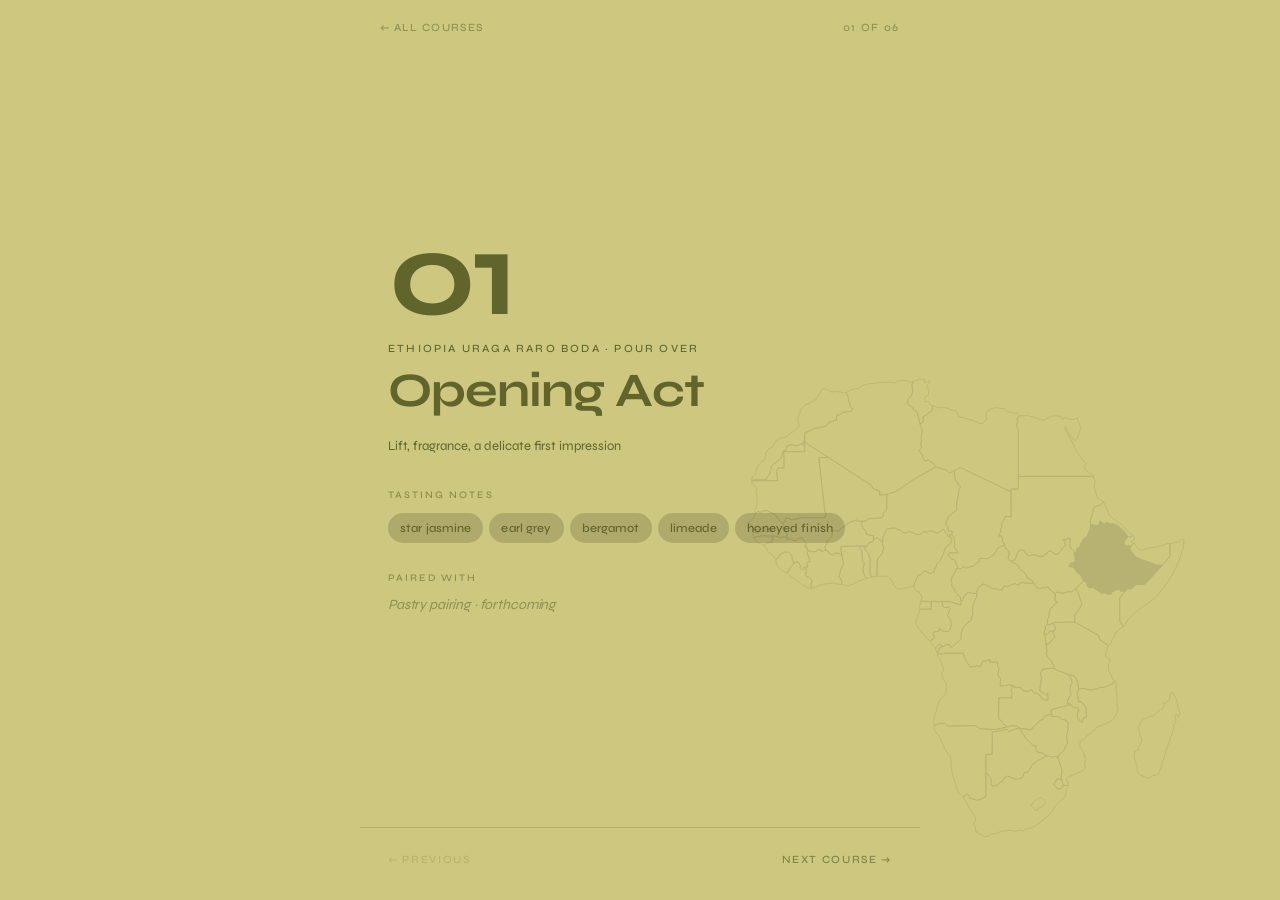
==== courses/01-ethiopia.html @ d9ee04a4 "Site: add swipe gestures between courses on mobile Touchstart/touchend on course pages detects a hor" ====
<!DOCTYPE html>
<html lang="en">
<head>
<meta charset="UTF-8">
<meta name="viewport" content="width=device-width, initial-scale=1, viewport-fit=cover">
<meta name="theme-color" content="#cdc77f">
<title>Opening Act — Coffee Omakase</title>
<meta name="description" content="Lift, fragrance, a delicate first impression. Tasting notes: star jasmine, earl grey, bergamot, limeade, honeyed finish.">
<meta property="og:type" content="article">
<meta property="og:title" content="Opening Act — Coffee Omakase">
<meta property="og:description" content="Lift, fragrance, a delicate first impression. Tasting notes: star jasmine, earl grey, bergamot, limeade, honeyed finish.">
<meta property="og:image" content="../assets/apple-touch-icon.png">
<link rel="icon" type="image/svg+xml" href="../assets/favicon.svg">
<link rel="apple-touch-icon" href="../assets/apple-touch-icon.png">
<link rel="stylesheet" href="../styles.css">
</head>
<body>

<main class="course course--bouquet course--origin course--ethiopia">

  <nav class="course__nav">
    <a href="../index.html" class="course__back">← All courses</a>
    <span class="course__counter">01 of 06</span>
  </nav>

  <section class="course__hero">

    <div class="course__num">01</div>
    <div class="course__origin">Ethiopia Uraga Raro Boda · Pour over</div>
    <h1 class="course__name">Opening Act</h1>
    <p class="course__role">Lift, fragrance, a delicate first impression</p>

    <div class="course__section">
      <div class="course__label">Tasting notes</div>
      <div class="notes">
        <span class="note">star jasmine</span>
        <span class="note">earl grey</span>
        <span class="note">bergamot</span>
        <span class="note">limeade</span>
        <span class="note">honeyed finish</span>
      </div>
    </div>

    <div class="course__section">
      <div class="course__label">Paired with</div>
      <div class="pairing pairing__none">Pastry pairing · forthcoming</div>
    </div>

  </section>

  <footer class="course__pager">
    <span class="pager-link pager-link--disabled">← previous</span>
    <a href="02-colombia.html" class="pager-link">next course →</a>
  </footer>

</main>

<script>
(function() {
  if (!window.matchMedia('(max-width: 767px)').matches) return;
  var prevHref = null, nextHref = null;
  document.querySelectorAll('.course__pager a.pager-link').forEach(function(a) {
    if (a.textContent.trim().charAt(0) === '←') prevHref = a.getAttribute('href');
    else nextHref = a.getAttribute('href');
  });
  if (!prevHref && !nextHref) return;
  var startX = 0, startY = 0;
  document.addEventListener('touchstart', function(e) {
    var t = e.changedTouches[0];
    startX = t.screenX;
    startY = t.screenY;
  }, { passive: true });
  document.addEventListener('touchend', function(e) {
    var t = e.changedTouches[0];
    var dx = t.screenX - startX, dy = t.screenY - startY;
    if (Math.abs(dx) < 60 || Math.abs(dy) > Math.abs(dx)) return;
    if (dx < 0 && nextHref) window.location.href = nextHref;
    else if (dx > 0 && prevHref) window.location.href = prevHref;
  }, { passive: true });
})();
</script>
</body>
</html>
---- styles.css ----
/* ============================================
   Coffee Omakase — Shared Styles
   ============================================ */

@import url('https://fonts.googleapis.com/css2?family=Fraunces:opsz,wght@9..144,700;9..144,800;9..144,900&family=Syne:wght@400;500;600;700;800&display=swap');

:root {
  /* Palette */
  --bg: #481f1f;          /* cowboy boots (oxblood) */
  --cream: #fbf8ed;       /* paper */
  --coral: #d97066;       /* rose petals */
  --dessert: #b49c84;     /* dessert cup */
  --shop: #cbd0af;        /* shop window foggy */
  --bouquet: #cdc77f;     /* grocery store bouquet */
  --kale: #61642b;        /* kale juice */
  --caramel: #936a2f;     /* caramel latte */
  --journal: #95ada3;     /* open journal pages */

  /* Type scale */
  --font: 'Syne', system-ui, sans-serif;
}

* { box-sizing: border-box; margin: 0; padding: 0; }

html { -webkit-text-size-adjust: 100%; }

body {
  font-family: var(--font);
  background: var(--bg);
  color: var(--cream);
  min-height: 100vh;
  min-height: 100dvh;
  line-height: 1.5;
  -webkit-font-smoothing: antialiased;
  -moz-osx-font-smoothing: grayscale;
}

a { color: inherit; text-decoration: none; }

/* ============================================
   INDEX PAGE — Gallery grid
   ============================================ */

.gallery {
  max-width: 720px;
  margin: 0 auto;
  padding: 32px 20px 48px;
  min-height: 100vh;
  min-height: 100dvh;
  display: flex;
  flex-direction: column;
}

.gallery__header {
  display: flex;
  justify-content: space-between;
  align-items: baseline;
  margin-bottom: 24px;
  padding-bottom: 18px;
  border-bottom: 1px solid rgba(217, 112, 102, 0.3);
}

.gallery__title {
  font-family: 'Fraunces', serif;
  font-weight: 800;
  font-size: clamp(22px, 6vw, 28px);
  letter-spacing: -0.02em;
}

.gallery__date {
  font-weight: 500;
  font-size: 10px;
  color: var(--coral);
  letter-spacing: 0.15em;
  text-transform: uppercase;
}

.gallery__intro {
  font-weight: 400;
  font-size: 13px;
  line-height: 1.6;
  color: rgba(251, 248, 237, 0.7);
  margin-bottom: 24px;
  max-width: 32em;
}

.grid {
  display: grid;
  grid-template-columns: repeat(2, 1fr);
  gap: 10px;
  flex: 1;
}

@media (min-width: 480px) {
  .grid { grid-template-columns: repeat(3, 1fr); gap: 14px; }
}

@media (min-width: 768px) {
  .gallery { padding: 40px 28px 56px; }
  .grid { gap: 16px; }
  .tile { padding: 20px 18px 24px; }
  .tile__name { font-size: clamp(16px, 3vw, 20px); }
  .tile__note { font-size: 11px; }
  .tile__num { font-size: 15px; }
}

.tile {
  aspect-ratio: 3 / 4;
  padding: 18px 16px 22px;
  border-radius: 3px;
  display: flex;
  flex-direction: column;
  justify-content: space-between;
  transition: transform 0.25s ease, box-shadow 0.25s ease;
  cursor: pointer;
  position: relative;
  transform-style: preserve-3d;
  perspective: 800px;
}

.tile.is-flipping {
  animation: tilePress 0.35s ease forwards;
  pointer-events: none;
}

@keyframes tilePress {
  0%   { transform: scale(1); }
  40%  { transform: scale(0.92); }
  100% { transform: scale(0.95); opacity: 0.4; }
}

@media (hover: hover) {
  .tile:hover {
    transform: translateY(-2px);
    box-shadow: 0 8px 24px rgba(0, 0, 0, 0.25);
  }
}

.tile__num {
  font-weight: 700;
  font-size: 14px;
  letter-spacing: 0.02em;
}

.tile__name {
  font-weight: 700;
  font-size: clamp(15px, 4.5vw, 18px);
  line-height: 1.15;
  letter-spacing: -0.01em;
  margin-bottom: 2px;
}

.tile__note {
  font-weight: 400;
  font-size: 10px;
  opacity: 0.8;
  letter-spacing: 0.01em;
}

/* Tile color variants */
.tile--coral    { background: var(--coral);    color: var(--bg); }
.tile--bouquet  { background: var(--bouquet);  color: var(--kale); }
.tile--caramel  { background: var(--caramel);  color: var(--cream); }
.tile--journal  { background: var(--journal);  color: var(--bg); }
.tile--dessert  { background: var(--dessert);  color: var(--bg); }
.tile--shop     { background: var(--shop);     color: var(--kale); }

/* Country outline silhouettes on pour-over tiles */
.tile--origin {
  overflow: hidden;
}

.tile--origin::after {
  content: '';
  position: absolute;
  bottom: -5%;
  right: -8%;
  width: 80%;
  height: 80%;
  background-size: contain;
  background-repeat: no-repeat;
  background-position: center;
  opacity: 0.15;
  pointer-events: none;
}

.tile--ethiopia::after  { background-image: url('assets/ethiopia.svg'); }
.tile--colombia::after  { background-image: url('assets/colombia.svg'); }
.tile--kenya::after     { background-image: url('assets/kenya.svg'); }
.tile--yuzu::after      { background-image: url('assets/yuzu.svg'); }
.tile--cherry::after    { background-image: url('assets/cherry.svg'); }
.tile--nitro::after     { background-image: url('assets/nitro.svg'); }
.tile--cardamom::after  { background-image: url('assets/cardamom.svg'); }
.tile--hazelnut::after  { background-image: url('assets/hazelnut.svg'); }
.tile--canele::after    { background-image: url('assets/canele.svg'); }

/* Country outline on course pages */
.course--origin {
  overflow: hidden;
}

.course--origin::after {
  content: '';
  position: absolute;
  bottom: 5%;
  right: 2%;
  width: 45%;
  height: 55%;
  background-size: contain;
  background-repeat: no-repeat;
  background-position: center;
  opacity: 0.1;
  pointer-events: none;
}

.course--ethiopia::after { background-image: url('../assets/ethiopia.svg'); }
.course--colombia::after { background-image: url('../assets/colombia.svg'); }
.course--kenya::after    { background-image: url('../assets/kenya.svg'); }
.course--yuzu::after     { background-image: url('../assets/yuzu.svg'); }
.course--cherry::after   { background-image: url('../assets/cherry.svg'); }
.course--nitro::after    { background-image: url('../assets/nitro.svg'); }
/* Section labels */
.section__label {
  font-weight: 500;
  font-size: 10px;
  letter-spacing: 0.2em;
  text-transform: uppercase;
  color: rgba(251, 248, 237, 0.45);
  margin-top: 28px;
  margin-bottom: 12px;
}

.section__label:first-child {
  margin-top: 0;
}

.gallery__footer {
  text-align: center;
  font-weight: 400;
  font-size: 11px;
  color: rgba(251, 248, 237, 0.45);
  margin-top: 32px;
  letter-spacing: 0.1em;
  text-transform: uppercase;
}

/* ============================================
   COURSE PAGE
   ============================================ */

.course {
  min-height: 100vh;
  min-height: 100dvh;
  display: flex;
  flex-direction: column;
  position: relative;
}

.course__nav {
  max-width: 560px;
  width: 100%;
  margin: 0 auto;
  padding: 20px 20px 0;
  display: flex;
  justify-content: space-between;
  align-items: center;
}

.course__back {
  font-weight: 500;
  font-size: 11px;
  letter-spacing: 0.12em;
  text-transform: uppercase;
  color: rgba(251, 248, 237, 0.7);
  transition: color 0.2s ease;
  display: inline-flex;
  align-items: center;
  gap: 6px;
}

.course__back:hover {
  color: var(--cream);
}

.course__counter {
  font-weight: 500;
  font-size: 11px;
  letter-spacing: 0.15em;
  text-transform: uppercase;
  color: var(--coral);
}

.course__hero {
  flex: 1;
  display: flex;
  flex-direction: column;
  justify-content: center;
  padding: 40px 28px;
  max-width: 560px;
  width: 100%;
  margin: 0 auto;
}

.course__num {
  font-weight: 700;
  font-size: clamp(80px, 24vw, 120px);
  line-height: 0.9;
  letter-spacing: -0.04em;
  margin-bottom: 12px;
}

.course__origin {
  font-weight: 500;
  font-size: 11px;
  letter-spacing: 0.2em;
  text-transform: uppercase;
  opacity: 0.7;
  margin-bottom: 8px;
}

.course__name {
  font-weight: 700;
  font-size: clamp(32px, 9vw, 48px);
  line-height: 1.1;
  letter-spacing: -0.02em;
  margin-bottom: 14px;
  padding-bottom: 0.1em;
}

.course__role {
  font-weight: 400;
  font-size: 13px;
  line-height: 1.5;
  opacity: 0.7;
  margin-bottom: 32px;
  max-width: 28em;
}

.course__section {
  margin-bottom: 28px;
}

.course__label {
  font-weight: 500;
  font-size: 10px;
  letter-spacing: 0.2em;
  text-transform: uppercase;
  opacity: 0.6;
  margin-bottom: 10px;
}

.notes {
  display: flex;
  flex-wrap: wrap;
  gap: 6px;
}

.note {
  font-weight: 500;
  font-size: 12px;
  padding: 6px 12px;
  border-radius: 999px;
  background: rgba(0, 0, 0, 0.15);
  letter-spacing: 0.01em;
}

.brew-specs {
  display: grid;
  grid-template-columns: max-content 1fr;
  column-gap: 18px;
  row-gap: 6px;
  font-size: 13px;
  line-height: 1.4;
}

.brew-specs dt {
  font-weight: 500;
  font-size: 10px;
  letter-spacing: 0.18em;
  text-transform: uppercase;
  opacity: 0.55;
  align-self: baseline;
  padding-top: 2px;
}

.brew-specs dd {
  font-weight: 500;
  letter-spacing: 0.01em;
}

.pairing {
  font-weight: 500;
  font-size: clamp(18px, 5vw, 22px);
  line-height: 1.3;
  letter-spacing: -0.01em;
}

.pairing__none {
  font-weight: 400;
  font-size: 14px;
  opacity: 0.55;
  font-style: italic;
}

.course__pager {
  display: flex;
  justify-content: space-between;
  padding: 24px 28px 32px;
  max-width: 560px;
  width: 100%;
  margin: 0 auto;
  border-top: 1px solid rgba(0, 0, 0, 0.12);
}

.pager-link {
  font-weight: 500;
  font-size: 11px;
  letter-spacing: 0.15em;
  text-transform: uppercase;
  opacity: 0.7;
  transition: opacity 0.2s ease;
}

.pager-link:hover { opacity: 1; }
.pager-link--disabled { opacity: 0.2; pointer-events: none; }

/* Course color variants (backgrounds match tile colors) */
.course--coral    { background: var(--coral);    color: var(--bg); }
.course--bouquet  { background: var(--bouquet);  color: var(--kale); }
.course--caramel  { background: var(--caramel);  color: var(--cream); }
.course--journal  { background: var(--journal);  color: var(--bg); }
.course--dessert  { background: var(--dessert);  color: var(--bg); }
.course--shop     { background: var(--shop);     color: var(--kale); }

/* Make nav colors work on colored backgrounds */
.course .course__back { color: currentColor; opacity: 0.55; }
.course .course__back:hover { opacity: 1; }
.course .course__counter { color: currentColor; opacity: 0.55; }

.course--caramel .course__counter,
.course--caramel .course__back { opacity: 0.7; }

/* Page load animation */
@keyframes fadeUp {
  from { opacity: 0; transform: translateY(8px); }
  to { opacity: 1; transform: translateY(0); }
}

.course__num     { animation: fadeUp 0.6s ease 0.05s both; }
.course__origin  { animation: fadeUp 0.6s ease 0.15s both; }
.course__name    { animation: fadeUp 0.6s ease 0.2s both; }
.course__role    { animation: fadeUp 0.6s ease 0.25s both; }
.course__section { animation: fadeUp 0.6s ease 0.3s both; }
.course__section:nth-of-type(2) { animation-delay: 0.4s; }
.course__section:nth-of-type(3) { animation-delay: 0.5s; }

.tile { animation: fadeUp 0.5s ease both; }
.tile:nth-child(1) { animation-delay: 0.05s; }
.tile:nth-child(2) { animation-delay: 0.1s; }
.tile:nth-child(3) { animation-delay: 0.15s; }
.tile:nth-child(4) { animation-delay: 0.2s; }
.tile:nth-child(5) { animation-delay: 0.25s; }
.tile:nth-child(6) { animation-delay: 0.3s; }
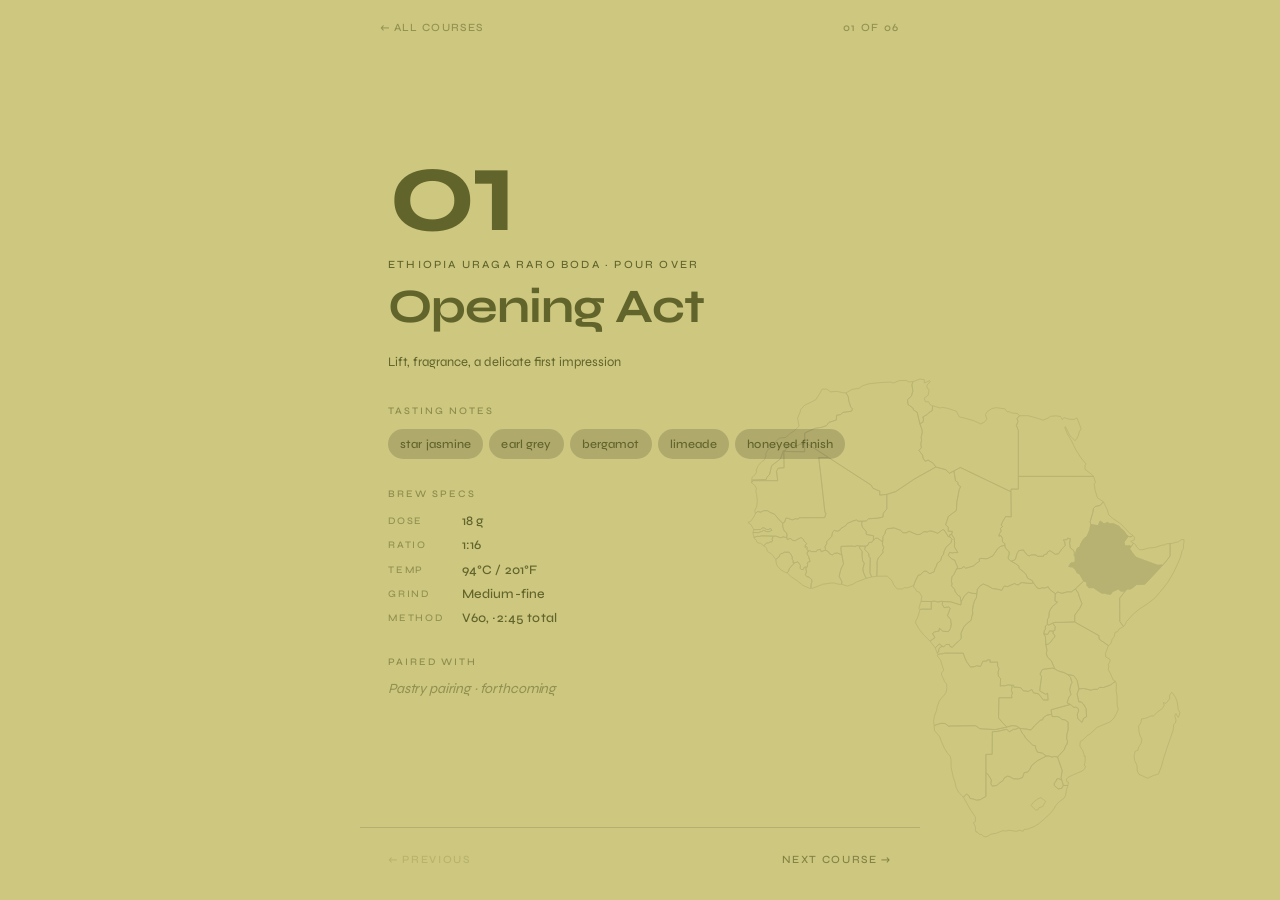
==== commit 9182bc4f: "Merge pull request #6 from mrudulaa/omakase/add-brew-specs Site: add brew specs to course pages (dos" ====
--- a/courses/01-ethiopia.html
+++ b/courses/01-ethiopia.html
@@ -42,6 +42,17 @@
     </div>
 
     <div class="course__section">
+      <div class="course__label">Brew specs</div>
+      <dl class="brew-specs">
+        <dt>Dose</dt><dd>18 g</dd>
+        <dt>Ratio</dt><dd>1:16</dd>
+        <dt>Temp</dt><dd>94°C / 201°F</dd>
+        <dt>Grind</dt><dd>Medium-fine</dd>
+        <dt>Method</dt><dd>V60, ~2:45 total</dd>
+      </dl>
+    </div>
+
+    <div class="course__section">
       <div class="course__label">Paired with</div>
       <div class="pairing pairing__none">Pastry pairing · forthcoming</div>
     </div>
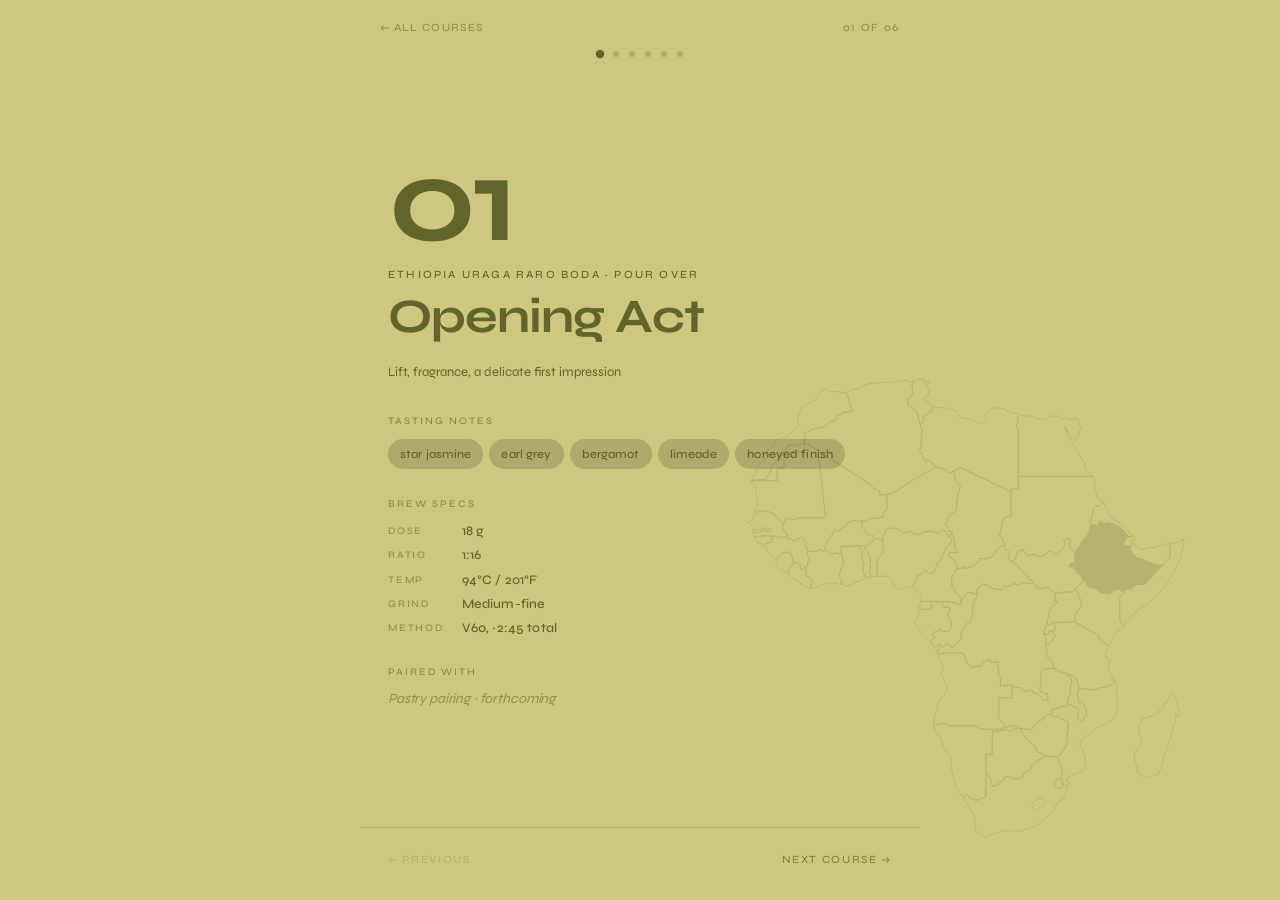
==== commit 63fa2e7b: "Merge main into omakase/add-progress-dots Resolves conflicts in generate.py: - Use origin_slug (main" ====
--- a/courses/01-ethiopia.html
+++ b/courses/01-ethiopia.html
@@ -22,6 +22,15 @@
     <a href="../index.html" class="course__back">← All courses</a>
     <span class="course__counter">01 of 06</span>
   </nav>
+
+  <ol class="course__dots" aria-label="Course 01 of 06">
+    <li class="course__dots-item course__dots-item--current" aria-current="step"></li>
+    <li class="course__dots-item"></li>
+    <li class="course__dots-item"></li>
+    <li class="course__dots-item"></li>
+    <li class="course__dots-item"></li>
+    <li class="course__dots-item"></li>
+  </ol>
 
   <section class="course__hero">
 
--- a/styles.css
+++ b/styles.css
@@ -290,6 +290,35 @@
   color: var(--coral);
 }
 
+.course__dots {
+  max-width: 560px;
+  width: 100%;
+  margin: 0 auto;
+  padding: 14px 20px 0;
+  display: flex;
+  gap: 10px;
+  justify-content: center;
+  list-style: none;
+}
+
+.course__dots-item {
+  width: 6px;
+  height: 6px;
+  border-radius: 50%;
+  background: currentColor;
+  opacity: 0.25;
+  transition: opacity 0.2s ease, transform 0.2s ease;
+}
+
+.course__dots-item--past {
+  opacity: 0.65;
+}
+
+.course__dots-item--current {
+  opacity: 1;
+  transform: scale(1.4);
+}
+
 .course__hero {
   flex: 1;
   display: flex;
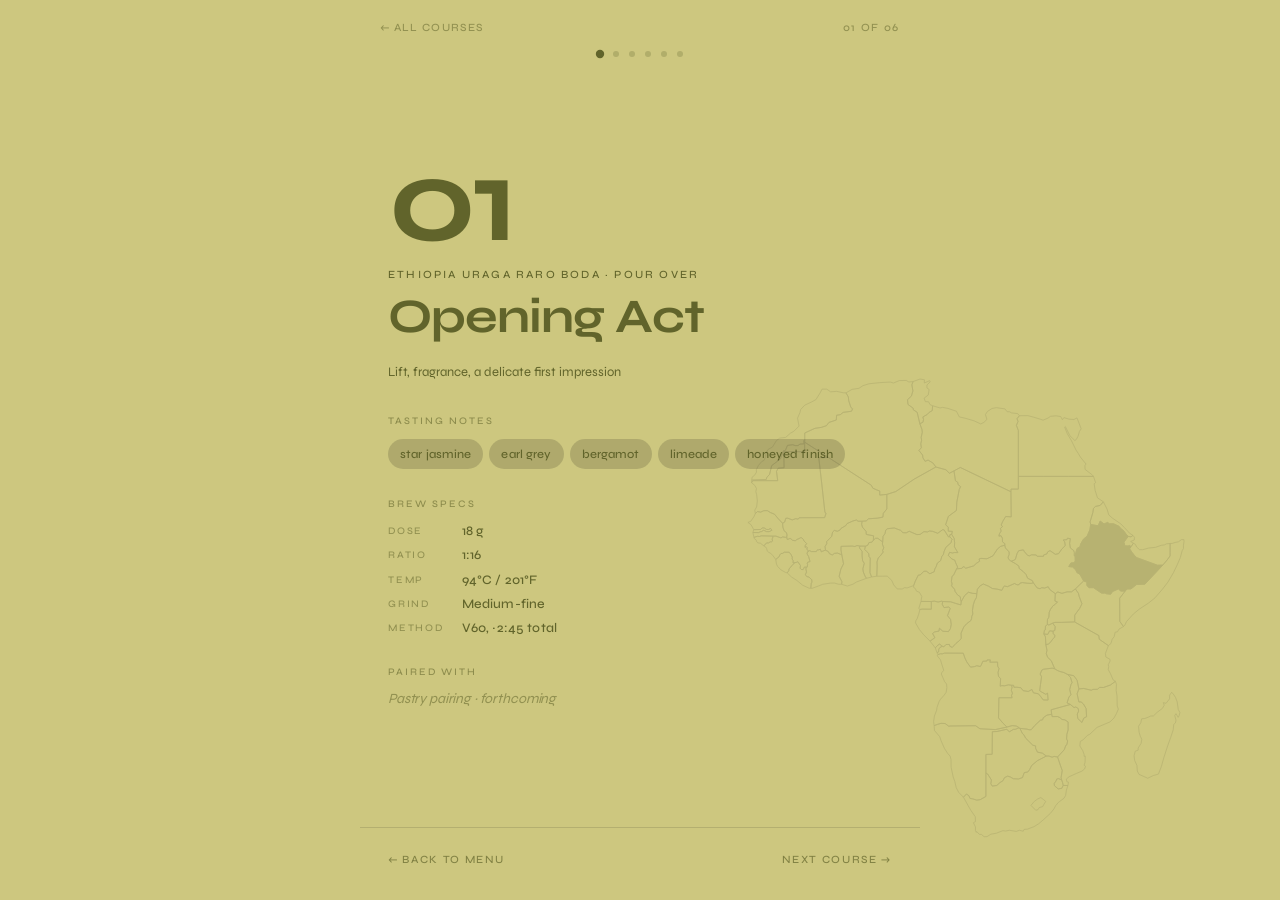
==== commit 26a85bbb: "Site: wrap pager nav (01 prev → menu) Course 01 previously rendered a disabled "← previous" stub. Mi" ====
--- a/courses/01-ethiopia.html
+++ b/courses/01-ethiopia.html
@@ -12,6 +12,8 @@
 <meta property="og:image" content="../assets/apple-touch-icon.png">
 <link rel="icon" type="image/svg+xml" href="../assets/favicon.svg">
 <link rel="apple-touch-icon" href="../assets/apple-touch-icon.png">
+<link rel="preconnect" href="https://fonts.googleapis.com">
+<link rel="preconnect" href="https://fonts.gstatic.com" crossorigin>
 <link rel="stylesheet" href="../styles.css">
 </head>
 <body>
@@ -69,7 +71,7 @@
   </section>
 
   <footer class="course__pager">
-    <span class="pager-link pager-link--disabled">← previous</span>
+    <a href="../index.html" class="pager-link">← back to menu</a>
     <a href="02-colombia.html" class="pager-link">next course →</a>
   </footer>
 
--- a/styles.css
+++ b/styles.css
@@ -451,7 +451,6 @@
 }
 
 .pager-link:hover { opacity: 1; }
-.pager-link--disabled { opacity: 0.2; pointer-events: none; }
 
 /* Course color variants (backgrounds match tile colors) */
 .course--coral    { background: var(--coral);    color: var(--bg); }
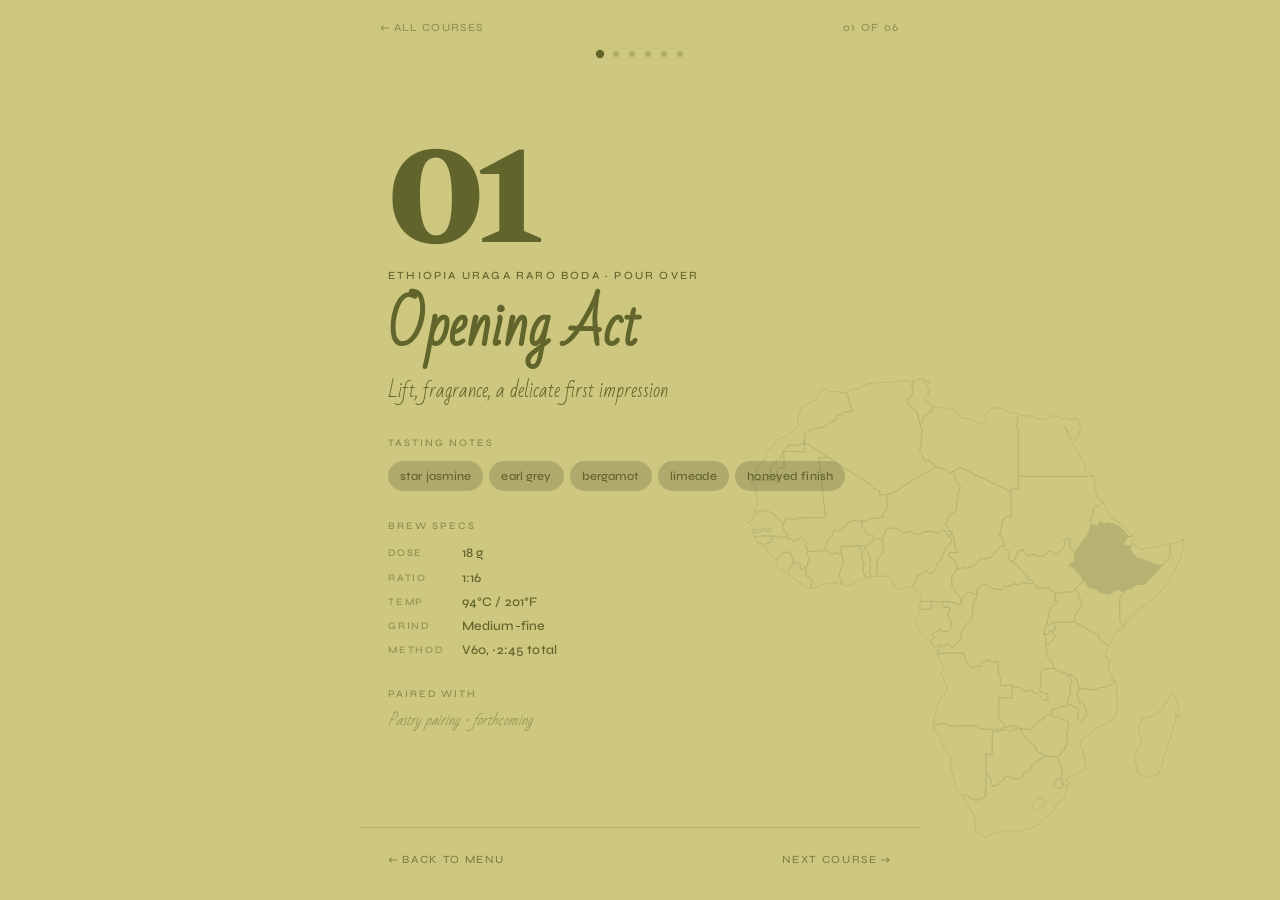
==== commit 4624db59: "Site: rename .tile--origin / .course--origin to .tile--motif / .course--motif The modifier class tri" ====
--- a/courses/01-ethiopia.html
+++ b/courses/01-ethiopia.html
@@ -18,7 +18,7 @@
 </head>
 <body>
 
-<main class="course course--bouquet course--origin course--ethiopia">
+<main class="course course--bouquet course--motif course--ethiopia">
 
   <nav class="course__nav">
     <a href="../index.html" class="course__back">← All courses</a>
--- a/styles.css
+++ b/styles.css
@@ -2,12 +2,14 @@
    Coffee Omakase — Shared Styles
    ============================================ */
 
-@import url('https://fonts.googleapis.com/css2?family=Fraunces:opsz,wght@9..144,700;9..144,800;9..144,900&family=Syne:wght@400;500;600;700;800&display=swap');
+@import url('https://fonts.googleapis.com/css2?family=Bad+Script&family=Platypi:ital,wght@0,400;0,500;0,600;0,700;0,800;1,400;1,500;1,600;1,700;1,800&family=Syne:wght@400;500;600;700;800&display=swap');
 
 :root {
   /* Palette */
-  --bg: #481f1f;          /* cowboy boots (oxblood) */
-  --cream: #fbf8ed;       /* paper */
+  --bg: #2d1b14;          /* espresso (still used as tile text color on light tiles) */
+  --cream: #fbf8ed;       /* paper (still used as tile text color on dark tiles) */
+  --paper: #f5efe2;       /* page background — warm paper */
+  --ink: #2d1b14;          /* page text — espresso */
   --coral: #d97066;       /* rose petals */
   --dessert: #b49c84;     /* dessert cup */
   --shop: #cbd0af;        /* shop window foggy */
@@ -26,8 +28,8 @@
 
 body {
   font-family: var(--font);
-  background: var(--bg);
-  color: var(--cream);
+  background: var(--paper);
+  color: var(--ink);
   min-height: 100vh;
   min-height: 100dvh;
   line-height: 1.5;
@@ -51,37 +53,46 @@
   flex-direction: column;
 }
 
-.gallery__header {
-  display: flex;
-  justify-content: space-between;
-  align-items: baseline;
+.hero {
+  margin: 8px 0 40px;
+  padding-bottom: 28px;
+  border-bottom: 1px solid rgba(217, 112, 102, 0.3);
+}
+
+.hero__title {
+  font-family: 'Platypi', serif;
+  font-weight: 800;
+  font-size: clamp(44px, 14vw, 112px);
+  line-height: 0.95;
+  letter-spacing: -0.02em;
   margin-bottom: 24px;
-  padding-bottom: 18px;
-  border-bottom: 1px solid rgba(217, 112, 102, 0.3);
-}
-
-.gallery__title {
-  font-family: 'Fraunces', serif;
-  font-weight: 800;
-  font-size: clamp(22px, 6vw, 28px);
-  letter-spacing: -0.02em;
-}
-
-.gallery__date {
-  font-weight: 500;
-  font-size: 10px;
+  overflow-wrap: anywhere;
+}
+
+.hero__intro {
+  font-family: 'Bad Script', cursive;
+  font-size: clamp(18px, 4.2vw, 22px);
+  line-height: 1.5;
+  color: rgba(45, 27, 20, 0.78);
+  max-width: 22em;
+  margin-bottom: 26px;
+}
+
+.hero__cue {
+  display: inline-flex;
+  align-items: center;
+  gap: 12px;
+  font-family: 'Bad Script', cursive;
+  font-size: 16px;
   color: var(--coral);
-  letter-spacing: 0.15em;
-  text-transform: uppercase;
-}
-
-.gallery__intro {
-  font-weight: 400;
-  font-size: 13px;
-  line-height: 1.6;
-  color: rgba(251, 248, 237, 0.7);
-  margin-bottom: 24px;
-  max-width: 32em;
+}
+
+.hero__cue::before {
+  content: '';
+  width: 28px;
+  height: 1px;
+  background: var(--coral);
+  display: inline-block;
 }
 
 .grid {
@@ -143,11 +154,10 @@
 }
 
 .tile__name {
-  font-weight: 700;
-  font-size: clamp(15px, 4.5vw, 18px);
-  line-height: 1.15;
-  letter-spacing: -0.01em;
-  margin-bottom: 2px;
+  font-family: 'Bad Script', cursive;
+  font-size: clamp(20px, 5.5vw, 24px);
+  line-height: 1.1;
+  margin-bottom: 4px;
 }
 
 .tile__note {
@@ -165,12 +175,12 @@
 .tile--dessert  { background: var(--dessert);  color: var(--bg); }
 .tile--shop     { background: var(--shop);     color: var(--kale); }
 
-/* Country outline silhouettes on pour-over tiles */
-.tile--origin {
+/* Decorative motif silhouettes on tiles (countries for pour-overs, fruit/spice for specialty) */
+.tile--motif {
   overflow: hidden;
 }
 
-.tile--origin::after {
+.tile--motif::after {
   content: '';
   position: absolute;
   bottom: -5%;
@@ -194,12 +204,12 @@
 .tile--hazelnut::after  { background-image: url('assets/hazelnut.svg'); }
 .tile--canele::after    { background-image: url('assets/canele.svg'); }
 
-/* Country outline on course pages */
-.course--origin {
+/* Decorative motif silhouette on course pages */
+.course--motif {
   overflow: hidden;
 }
 
-.course--origin::after {
+.course--motif::after {
   content: '';
   position: absolute;
   bottom: 5%;
@@ -219,29 +229,41 @@
 .course--yuzu::after     { background-image: url('../assets/yuzu.svg'); }
 .course--cherry::after   { background-image: url('../assets/cherry.svg'); }
 .course--nitro::after    { background-image: url('../assets/nitro.svg'); }
-/* Section labels */
-.section__label {
-  font-weight: 500;
-  font-size: 10px;
-  letter-spacing: 0.2em;
-  text-transform: uppercase;
-  color: rgba(251, 248, 237, 0.45);
-  margin-top: 28px;
-  margin-bottom: 12px;
-}
-
-.section__label:first-child {
+/* Section dividers — printed-menu style */
+.section-divider {
+  display: flex;
+  align-items: baseline;
+  gap: 14px;
+  margin: 36px 0 16px;
+  font-weight: 500;
+}
+
+.section-divider:first-child {
   margin-top: 0;
 }
 
-.gallery__footer {
-  text-align: center;
-  font-weight: 400;
-  font-size: 11px;
-  color: rgba(251, 248, 237, 0.45);
-  margin-top: 32px;
-  letter-spacing: 0.1em;
-  text-transform: uppercase;
+.section-divider__numeral {
+  font-family: 'Bad Script', cursive;
+  font-size: 22px;
+  color: var(--coral);
+  min-width: 1.6em;
+  line-height: 1;
+}
+
+.section-divider__name {
+  font-family: 'Bad Script', cursive;
+  font-size: 17px;
+  color: rgba(45, 27, 20, 0.78);
+  white-space: nowrap;
+}
+
+.section-divider::after {
+  content: '';
+  flex: 1;
+  height: 1px;
+  background: rgba(45, 27, 20, 0.16);
+  align-self: center;
+  margin-left: 2px;
 }
 
 /* ============================================
@@ -271,7 +293,7 @@
   font-size: 11px;
   letter-spacing: 0.12em;
   text-transform: uppercase;
-  color: rgba(251, 248, 237, 0.7);
+  color: rgba(45, 27, 20, 0.7);
   transition: color 0.2s ease;
   display: inline-flex;
   align-items: center;
@@ -331,11 +353,12 @@
 }
 
 .course__num {
-  font-weight: 700;
-  font-size: clamp(80px, 24vw, 120px);
+  font-family: 'Platypi', serif;
+  font-weight: 800;
+  font-size: clamp(88px, 26vw, 132px);
   line-height: 0.9;
-  letter-spacing: -0.04em;
-  margin-bottom: 12px;
+  letter-spacing: -0.02em;
+  margin-bottom: 24px;
 }
 
 .course__origin {
@@ -344,25 +367,24 @@
   letter-spacing: 0.2em;
   text-transform: uppercase;
   opacity: 0.7;
-  margin-bottom: 8px;
+  margin-bottom: 14px;
 }
 
 .course__name {
-  font-weight: 700;
-  font-size: clamp(32px, 9vw, 48px);
-  line-height: 1.1;
-  letter-spacing: -0.02em;
+  font-family: 'Bad Script', cursive;
+  font-size: clamp(36px, 10vw, 56px);
+  line-height: 1.05;
   margin-bottom: 14px;
   padding-bottom: 0.1em;
 }
 
 .course__role {
-  font-weight: 400;
-  font-size: 13px;
-  line-height: 1.5;
-  opacity: 0.7;
+  font-family: 'Bad Script', cursive;
+  font-size: clamp(16px, 4vw, 19px);
+  line-height: 1.45;
+  opacity: 0.85;
   margin-bottom: 32px;
-  max-width: 28em;
+  max-width: 24em;
 }
 
 .course__section {
@@ -418,10 +440,9 @@
 }
 
 .pairing {
-  font-weight: 500;
-  font-size: clamp(18px, 5vw, 22px);
-  line-height: 1.3;
-  letter-spacing: -0.01em;
+  font-family: 'Bad Script', cursive;
+  font-size: clamp(20px, 5.5vw, 26px);
+  line-height: 1.25;
 }
 
 .pairing__none {
@@ -489,3 +510,16 @@
 .tile:nth-child(4) { animation-delay: 0.2s; }
 .tile:nth-child(5) { animation-delay: 0.25s; }
 .tile:nth-child(6) { animation-delay: 0.3s; }
+
+/* Respect OS-level reduced motion preference */
+@media (prefers-reduced-motion: reduce) {
+  .course__num,
+  .course__origin,
+  .course__name,
+  .course__role,
+  .course__section,
+  .tile,
+  .tile.is-flipping {
+    animation: none;
+  }
+}
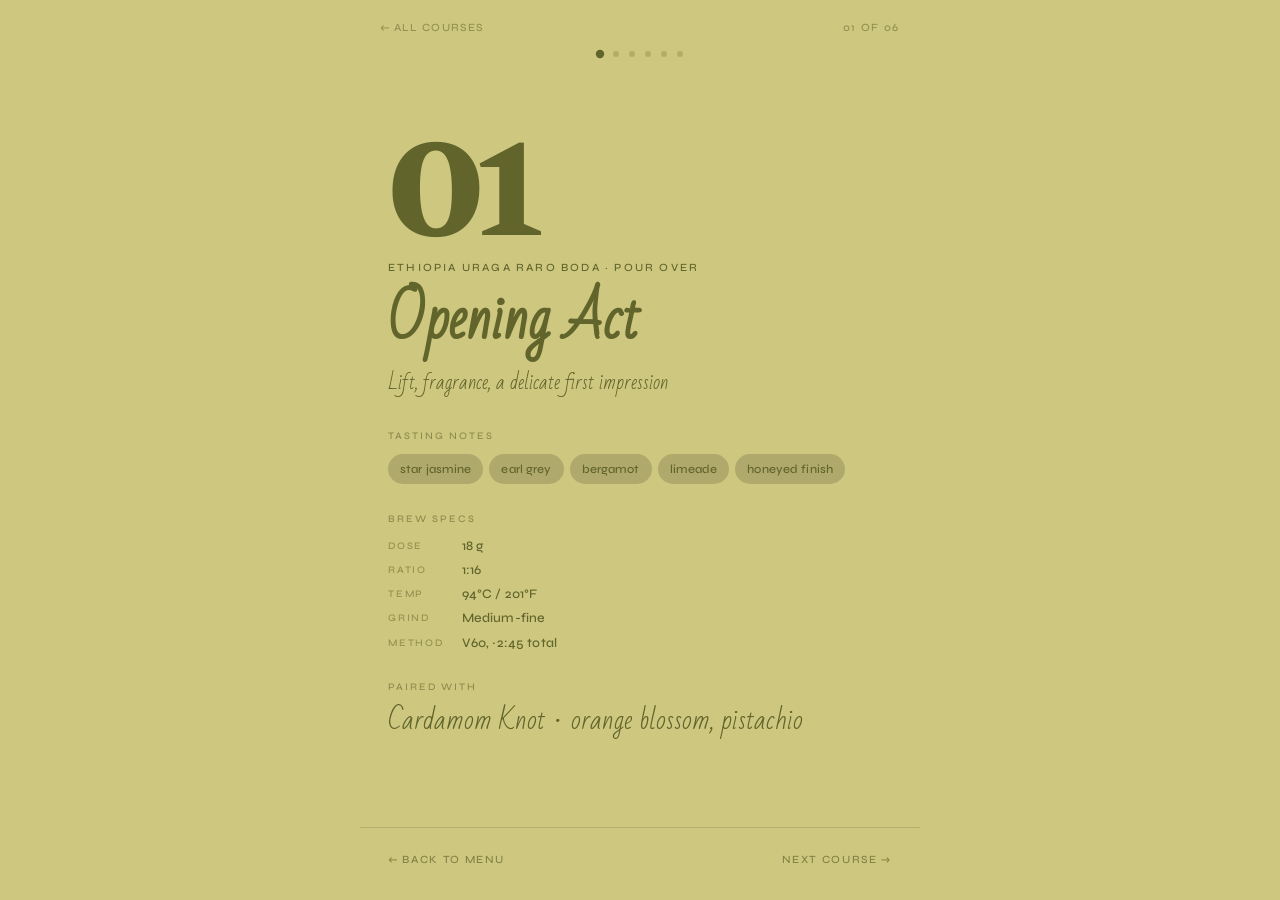
==== commit 2d91f318: "Site: pair each flight course with its pastry on course pages Co-Authored-By: Claude Opus 4.7 <norep" ====
--- a/courses/01-ethiopia.html
+++ b/courses/01-ethiopia.html
@@ -18,7 +18,7 @@
 </head>
 <body>
 
-<main class="course course--bouquet course--motif course--ethiopia">
+<main class="course course--bouquet course--origin course--ethiopia">
 
   <nav class="course__nav">
     <a href="../index.html" class="course__back">← All courses</a>
@@ -65,7 +65,7 @@
 
     <div class="course__section">
       <div class="course__label">Paired with</div>
-      <div class="pairing pairing__none">Pastry pairing · forthcoming</div>
+      <div class="pairing">Cardamom Knot · orange blossom, pistachio</div>
     </div>
 
   </section>
